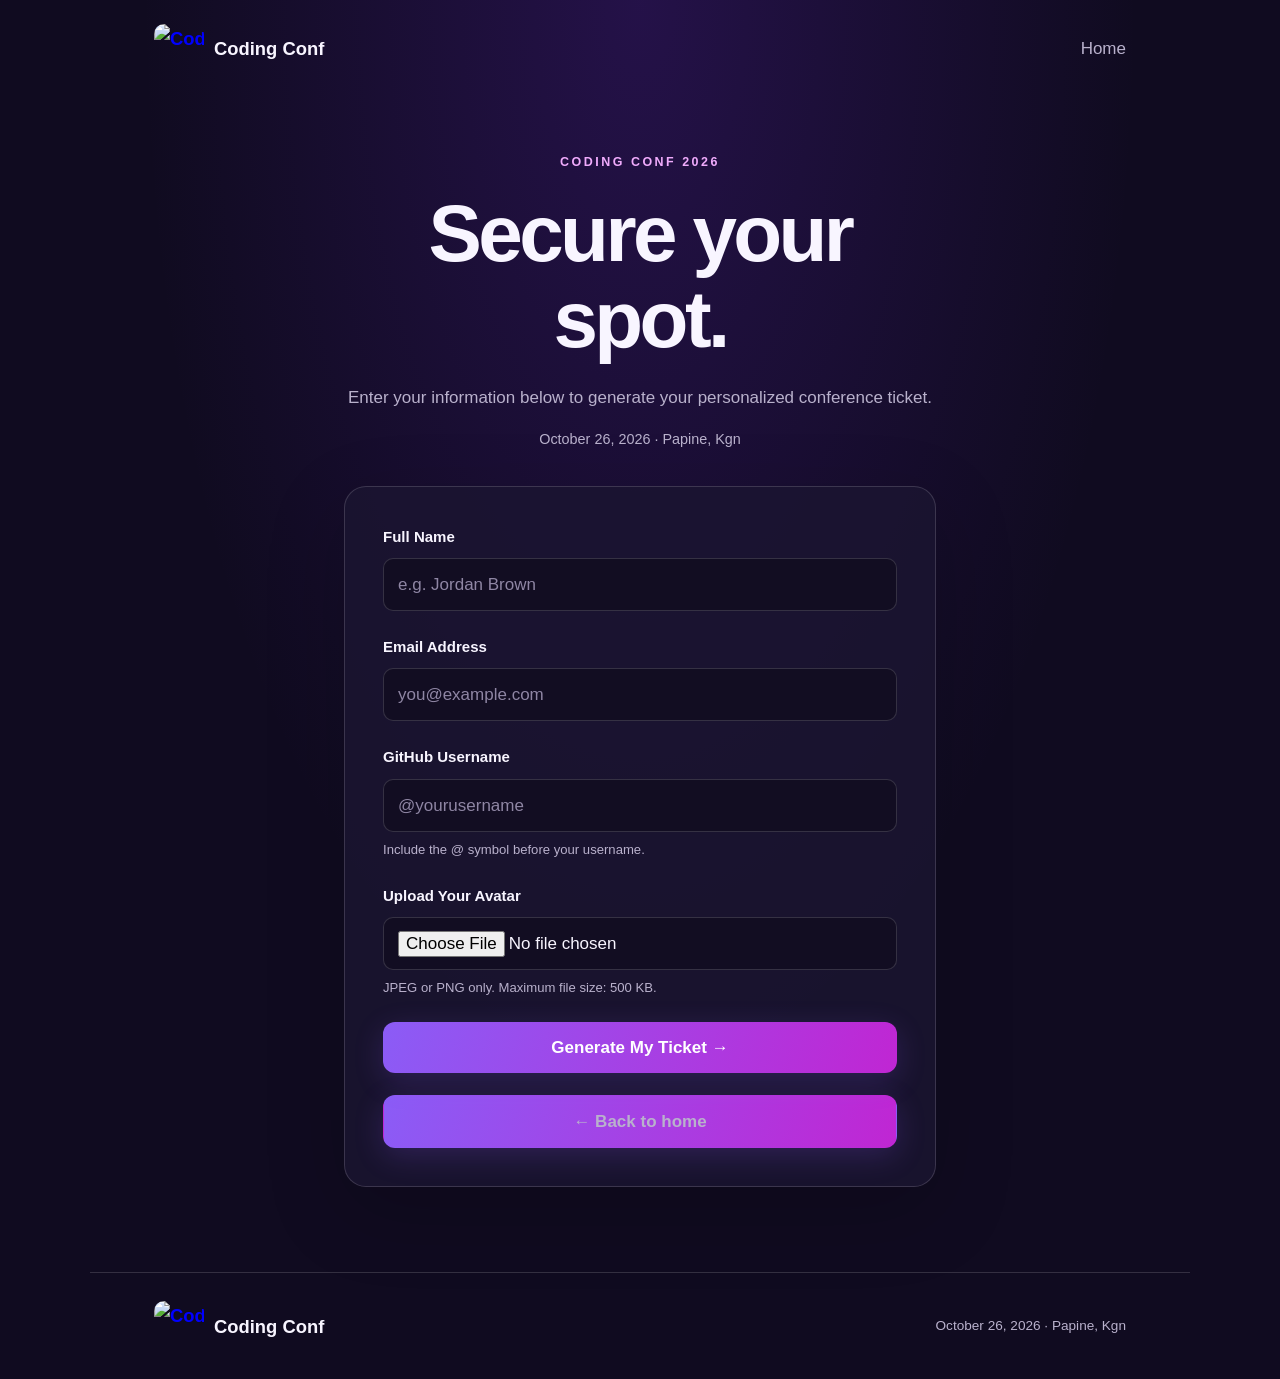
==== login.html @ 2556976c "Add files via upload" ====
<!DOCTYPE html>
<html lang="en">
<head>
    <meta charset="UTF-8">
    <meta name="viewport" content="width=device-width, initial-scale=1.0">
    <meta name="description"
          content="Register for Coding Conf 2026.">
    <title>Register | Coding Conf</title>
    <link rel="stylesheet" href="style.css">
    <script src="validation.js" defer></script>
</head>
<body>
<header class="site-header">
    <a class="brand" href="index.html">
        <img class="brand-icon" src="../assets/logo.png" alt="Coding Conf Logo">
        Coding Conf
    </a>

    <nav aria-label="Main navigation">
        <a href="index.html">Home</a>
    </nav>
</header>

<main class="form-page">
    <section class="form-intro">
        <p class="eyebrow">CODING CONF 2026</p>
        <h1>Secure your <span class="gradient-text">spot.</span></h1>
        <p>
            Enter your information below to generate your
            personalized conference ticket.
        </p>
        <p class="form-event-details">
            October 26, 2026 <span aria-hidden="true">·</span>
            Papine, Kgn
        </p>
    </section>

    <form id="registration-form" class="registration-form"
          novalidate>

        <div class="form-group">
            <label for="full-name">Full Name</label>
            <input
                    type="text"
                    id="full-name"
                    name="fullName"
                    placeholder="e.g. Jordan Brown"
                    autocomplete="name"
                    aria-describedby="name-error"
                    required>
            <small class="error-message" id="full-name-error"
                   aria-live="polite"></small>
        </div>

        <div class="form-group">
            <label for="email">Email Address</label>
            <input
                    type="email"
                    id="email"
                    name="email"
                    placeholder="you@example.com"
                    autocomplete="email"
                    aria-describedby="email-error"
                    required>
            <small class="error-message" id="email-error"
                   aria-live="polite"></small>
        </div>

        <div class="form-group">
            <label for="github">GitHub Username</label>
            <input
                    type="text"
                    id="github"
                    name="github"
                    placeholder="@yourusername"
                    autocomplete="username"
                    aria-describedby="github-error"
                    required>
            <small class="field-hint">
                Include the @ symbol before your username.
            </small>
            <small class="error-message" id="github-error"
                   aria-live="polite"></small>
        </div>

        <div class="form-group">
            <label for="avatar">Upload Your Avatar</label>

            <input
                    type="file"
                    id="avatar"
                    name="avatar"
                    accept="image/jpeg,image/png"
                    aria-describedby="avatar-hint avatar-error"
                    required>

            <small class="field-hint" id="avatar-hint">
                JPEG or PNG only. Maximum file size: 500 KB.
            </small>

            <small class="error-message" id="avatar-error"
                   aria-live="polite"></small>
        </div>

        <p class="form-notice" id="form-notice"
           role="status" aria-live="polite"></p>

        <button class="button button-primary submit-button"
                type="submit">
            Generate My Ticket →
        </button>

        <a class="button button-primary back-link" href="index.html">
            ← Back to home
        </a>
    </form>
</main>

<footer class="site-footer">
    <a class="brand" href="index.html">
        <img class="brand-icon" src="../assets/logo.png" alt="Coding Conf Footer Logo">
        Coding Conf
    </a>
    <p>October 26, 2026 · Papine, Kgn</p>
</footer>
</body>
</html>
---- style.css ----
/* These settings make sizing easier to manage across the page */
* {
    box-sizing: border-box;
}

/* Makes scrolling to different sections look smoother */
html {
    scroll-behavior: smooth;
}

/* Main page style and the dark purple background */
body {
    margin: 0;
    min-height: 100vh;
    background: radial-gradient(ellipse at top, rgba(109, 40, 217, 0.22), transparent 55%), #100b20;
    color: #f8f5ff;
    font-family: Arial, Helvetica, sans-serif;
    font-size: clamp(15px, 1.5vw, 17px);
    line-height: 1.6;
}

/* Stops images from going outside their containers */
img {
    display: block;
    max-width: 100%;
}

/* Keeps links the same color as the rest of their text */
a {
    color: inherit;
    text-decoration: none;
}

/* Makes buttons and input fields use the same font as the page */
button,
input {
    font: inherit;
}

/* Removes the highlight that sometimes appears when tapping on a phone */
button,
a,
input {
    -webkit-tap-highlight-color: transparent;
}

/* Holds the logo and navigation links at the top */
.site-header {
    max-width: 1100px;
    margin: 0 auto;
    padding: 24px clamp(20px, 5vw, 64px);
    display: flex;
    align-items: center;
    justify-content: space-between;
    gap: 24px;
}

/* Keeps the logo icon and website name next to each other */
.brand {
    display: inline-flex;
    align-items: center;
    gap: 10px;
    font-size: 1.15rem;
    font-weight: bold;
    white-space: nowrap;
}

/* The little square beside the website name */
.brand-icon {
    display: inline-grid;
    place-items: center;
    width: 50px;
    height: 50px;
    border-radius: 10px;
    color: blue;
    font-weight: bold;
}

/* Lines up the navigation links */
nav {
    display: flex;
    align-items: center;
    gap: clamp(12px, 3vw, 30px);
}

/* Gives the navigation links a softer color */
nav a {
    color: #b9b1cc;
    transition: color 0.2s;
}

/* Makes links brighter when someone hovers over them or selects them */
nav a:hover,
nav a:focus-visible {
    color: #f8f5ff;
}

/* Makes the register link look more like a button */
nav .nav-register {
    padding: 9px 16px;
    border: 1px solid rgba(255, 255, 255, 0.15);
    border-radius: 10px;
    color: #f8f5ff;
}

/* Makes sure the main content takes up the full available width */
main {
    width: 100%;
}

/* Keeps the main sections from getting too wide */
.hero,
.about-section,
.closing-section,
.site-footer {
    max-width: 1100px;
    margin: 0 auto;
    padding-left: clamp(20px, 5vw, 64px);
    padding-right: clamp(20px, 5vw, 64px);
}

/* The main welcome section at the top of the page */
.hero {
    min-height: 590px;
    padding-top: clamp(65px, 10vw, 120px);
    padding-bottom: 70px;
    text-align: center;
}

/* The small uppercase text above the main headings */
.eyebrow {
    margin: 0 0 18px;
    color: #f0abfc;
    font-size: 0.78rem;
    font-weight: bold;
    letter-spacing: 0.2em;
}

/* Removes the extra space at the top of headings and paragraphs */
h1,
h2,
h3,
p {
    margin-top: 0;
}

/* Sets the size and spacing for the main headings */
.hero h1,
.form-intro h1,
.success-message h1 {
    font-size: clamp(2.5rem, 7vw, 5rem);
    line-height: 1.08;
    letter-spacing: -0.045em;
}

/* Adds space below the main homepage heading */
.hero h1 {
    margin-bottom: 24px;
}

/* Keeps the descriptions from stretching too far across the page */
.hero-description,
.section-description {
    max-width: 620px;
    margin: 0 auto 30px;
    color: #b9b1cc;
}

/* General button style used around the website */
.button {
    display: inline-flex;
    align-items: center;
    justify-content: center;
    gap: 12px;
    min-height: 48px;
    padding: 12px 22px;
    border: 1px solid transparent;
    border-radius: 12px;
    cursor: pointer;
    font-weight: bold;
    text-align: center;
    transition: 0.2s;
}

/* Moves the button up a little when hovered over */
.button:hover {
    transform: translateY(-2px);
}

/* The main button with the purple and pink gradient */
.button-primary {
    background: linear-gradient(110deg, #8b5cf6, #c026d3);
    color: white;
    box-shadow: 0 8px 30px rgba(139, 92, 246, 0.2);
}

/* Gives the main button a stronger glow on hover */
.button-primary:hover {
    box-shadow: 0 10px 35px rgba(192, 38, 211, 0.3);
}

/* Holds the date, location and other event information */
.event-summary {
    display: flex;
    justify-content: center;
    flex-wrap: wrap;
    gap: 32px;
    margin-top: 65px;
    padding: 24px;
    border: 1px solid rgba(255, 255, 255, 0.15);
    border-radius: 18px;
    background: rgba(255, 255, 255, 0.035);
}

/* Stops each event detail from becoming too narrow */
.event-summary > div {
    min-width: 145px;
}

/* Small labels above the event details */
.detail-label {
    display: block;
    color: #b9b1cc;
    font-size: 0.7rem;
    font-weight: bold;
    letter-spacing: 0.13em;
}

/* Makes the actual event details stand out */
.event-summary p {
    margin: 5px 0 0;
    font-weight: bold;
}

/* The section that explains what the event is about */
.about-section {
    padding-top: 60px;
    padding-bottom: 80px;
    text-align: center;
}

/* Sets the size of the headings in the about and closing sections */
.about-section h2,
.closing-section h2 {
    font-size: clamp(2rem, 5vw, 3.3rem);
    line-height: 1.15;
}

/* Leaves some room between the section description and the cards */
.section-description {
    margin-bottom: 42px;
}

/* Arranges the feature cards in three columns */
.feature-grid {
    display: grid;
    grid-template-columns: repeat(3, 1fr);
    gap: 20px;
    text-align: left;
}

/* Gives each feature its own card with a slightly see-through background */
.feature-card {
    padding: 26px;
    border: 1px solid rgba(255, 255, 255, 0.15);
    border-radius: 18px;
    background: linear-gradient(145deg, rgba(255, 255, 255, 0.07), rgba(255, 255, 255, 0.02));
    transition: 0.2s;
}

/* Adds a little movement and a brighter border when hovering over a card */
.feature-card:hover {
    transform: translateY(-5px);
    border-color: rgba(192, 132, 252, 0.6);
}

/* Colors the feature numbers pink so they stand out */
.feature-number {
    color: #f0abfc;
    font-weight: bold;
}

/* Adds space between the feature number and its heading */
.feature-card h3 {
    margin: 16px 0 8px;
}

/* Makes the card descriptions a little less bright */
.feature-card p {
    margin-bottom: 0;
    color: #b9b1cc;
}

/* The final section encouraging visitors to register */
.closing-section {
    padding-top: 60px;
    padding-bottom: 90px;
    text-align: center;
}

/* Gives the closing section paragraph a softer color */
.closing-section > p:not(.eyebrow) {
    color: #b9b1cc;
}

/* Keeps the registration page from getting too wide */
.form-page {
    max-width: 720px;
    margin: 0 auto;
    padding: 55px clamp(20px, 5vw, 64px) 85px;
}

/* Centers the introduction above the registration form */
.form-intro {
    margin-bottom: 35px;
    text-align: center;
}

/* Adds some room below the registration page heading */
.form-intro h1 {
    margin-bottom: 20px;
}

/* Softens the text explaining how to register */
.form-intro > p:not(.eyebrow) {
    color: #b9b1cc;
}

/* Makes the event details slightly smaller on the form page */
.form-event-details {
    font-size: 0.9rem;
}

/* The main box containing all the registration fields */
.registration-form {
    padding: clamp(22px, 5vw, 38px);
    border: 1px solid rgba(255, 255, 255, 0.15);
    border-radius: 22px;
    background: rgba(28, 21, 49, 0.82);
    box-shadow: 0 25px 80px rgba(0, 0, 0, 0.18);
}

/* Adds space between each form field */
.form-group {
    margin-bottom: 24px;
}

/* Makes the field labels easier to notice */
.form-group label {
    display: block;
    margin-bottom: 9px;
    font-size: 0.94rem;
    font-weight: bold;
}

/* Styles the boxes where visitors enter their information */
.form-group input {
    display: block;
    width: 100%;
    min-height: 49px;
    padding: 12px 14px;
    border: 1px solid rgba(255, 255, 255, 0.15);
    border-radius: 10px;
    outline: none;
    background: #120d22;
    color: #f8f5ff;
    transition: 0.2s;
}

/* Makes placeholder text visible without being too bright */
.form-group input::placeholder {
    color: #8f86a4;
}

/* Highlights the input box when someone clicks into it */
.form-group input:focus {
    border-color: #a78bfa;
    box-shadow: 0 0 0 3px rgba(167, 139, 250, 0.15);
}

/* Turns the input border red when the field has an error */
.form-group input[aria-invalid="true"] {
    border-color: #fca5a5;
}

/* Extra information shown underneath a form field */
.field-hint {
    display: block;
    margin-top: 7px;
    color: #b9b1cc;
    font-size: 0.82rem;
}

/* Shows the error message below a field */
.error-message {
    display: block;
    margin-top: 5px;
    color: #fca5a5;
    font-size: 0.85rem;
}



/* General error message for problems with the whole form */
.form-notice {
    color: #fca5a5;
    font-size: 0.9rem;
}

/* Makes the submit button stretch across the form */
.submit-button {
    width: 100%;
    border: 0;
}

/* Link that takes visitors back to the previous page */
.back-link {
    display: block;
    margin-top: 22px;
    color: #b9b1cc;
    text-align: center;
}

/* Brightens the back link when someone hovers over it */
.back-link:hover {
    color: #f8f5ff;
}

/* Keeps the ticket page centered and easy to read */
.ticket-page {
    max-width: 900px;
    margin: 0 auto;
    padding: 55px clamp(20px, 5vw, 64px) 90px;
}

/* Centers the message shown after registration is successful */
.success-message {
    margin-bottom: 40px;
    text-align: center;
}

/* The green circle with the success symbol */
.success-icon {
    display: inline-grid;
    place-items: center;
    width: 48px;
    height: 48px;
    margin-bottom: 22px;
    border: 1px solid rgba(134, 239, 172, 0.4);
    border-radius: 50%;
    background: rgba(134, 239, 172, 0.1);
    color: #86efac;
    font-size: 1.5rem;
}

/* Sets a more suitable heading size for the success page */
.success-message h1 {
    font-size: clamp(2rem, 5vw, 3.6rem);
}

/* Makes the text under the success message less prominent */
.success-message > p {
    color: #b9b1cc;
}

/* The main ticket card with its glass-like background */
.ticket-card {
    position: relative;
    overflow: hidden;
    padding: clamp(22px, 5vw, 40px);
    border: 1px solid rgba(255, 255, 255, 0.3);
    border-radius: 24px;
    background: radial-gradient(circle at top right, rgba(192, 132, 252, 0.25), transparent 45%), rgba(255, 255, 255, 0.075);
    backdrop-filter: blur(18px);
    -webkit-backdrop-filter: blur(18px);
    box-shadow: 0 25px 80px rgba(0, 0, 0, 0.3);
}

/* Lines up the top, bottom and attendee information inside the ticket */
.ticket-top,
.ticket-bottom,
.attendee-details {
    display: flex;
    align-items: center;
    justify-content: space-between;
    gap: 20px;
}

/* The small ticket type label in the top corner */
.ticket-badge {
    padding: 7px 10px;
    border: 1px solid rgba(255, 255, 255, 0.15);
    border-radius: 8px;
    color: #f0abfc;
    font-size: 0.68rem;
    font-weight: bold;
    letter-spacing: 0.08em;
}

/* Gives the event name and location room inside the ticket */
.ticket-event {
    padding: 45px 0 35px;
}

/* Makes the event name stand out on the ticket */
.ticket-event h2 {
    margin-bottom: 8px;
    font-size: clamp(1.6rem, 4vw, 2.4rem);
}

/* Styles the date and location below the event name */
.ticket-event p {
    margin-bottom: 0;
    color: #b9b1cc;
}

/* The dashed line that separates ticket sections */
.ticket-divider {
    height: 1px;
    border-top: 1px dashed rgba(255, 255, 255, 0.3);
}

/* Holds the attendee photo, name and ticket number */
.attendee-details {
    justify-content: flex-start;
    padding: 28px 0;
}

/* The attendee's profile picture on the ticket */
.ticket-avatar {
    flex-shrink: 0;
    width: 76px;
    height: 76px;
    border: 2px solid rgba(255, 255, 255, 0.6);
    border-radius: 50%;
    background: #29203f;
    object-fit: cover;
}

/* Allows the attendee information to use the remaining space */
.attendee-info {
    min-width: 0;
    flex: 1;
}

/* Stops long names from breaking the ticket layout */
.attendee-info h3 {
    overflow-wrap: anywhere;
    margin: 4px 0;
    font-size: clamp(1rem, 3vw, 1.4rem);
}

/* Gives the attendee email address a pink color */
.attendee-info a {
    color: #f0abfc;
    overflow-wrap: anywhere;
}

/* Keeps the ticket number aligned to the right */
.ticket-number {
    flex-shrink: 0;
    text-align: right;
}

/* Makes the ticket number easy to find */
.ticket-number p {
    margin: 5px 0 0;
    font-size: 1.25rem;
    font-weight: bold;
}

/* Holds the extra ticket information along the bottom */
.ticket-bottom {
    flex-wrap: wrap;
    padding-top: 24px;
    border-top: 1px solid rgba(255, 255, 255, 0.15);
}

/* Styles the small details in the bottom section */
.ticket-bottom p {
    margin: 6px 0 0;
    font-size: 0.9rem;
    font-weight: bold;
}

/* Lines up the buttons underneath the ticket */
.ticket-actions {
    display: flex;
    justify-content: center;
    flex-wrap: wrap;
    gap: 14px;
    margin-top: 30px;
}

/* The footer with the final links and copyright text */
.site-footer {
    display: flex;
    align-items: center;
    justify-content: space-between;
    flex-wrap: wrap;
    gap: 16px;
    padding-top: 28px;
    padding-bottom: 28px;
    border-top: 1px solid rgba(255, 255, 255, 0.15);
}

/* Keeps footer text small and muted */
.site-footer p {
    margin: 0;
    color: #b9b1cc;
    font-size: 0.85rem;
}

/* Puts the copyright on its own line */
.copyright {
    width: 100%;
}

/* Stops headings from overflowing when the text is long */
h1,
h2,
h3 {
    overflow-wrap: break-word;
}

/* Adds some space above focused links, buttons and inputs when scrolling */
button,
a,
input {
    scroll-margin-top: 20px;
}

/* Adds a clear outline when navigating with a keyboard */
a:focus-visible,
button:focus-visible,
input:focus-visible {
    outline: 3px solid #f0abfc;
    outline-offset: 4px;
}

/* Adjusts the layout for tablets and smaller screens */
@media (max-width: 700px) {

    /* Moves the header items towards the top */
    .site-header {
        align-items: flex-start;
    }

    /* Allows navigation links to move onto another line */
    .site-header nav {
        flex-wrap: wrap;
        justify-content: flex-end;
    }

    /* Stacks the feature cards into a single column */
    .feature-grid {
        grid-template-columns: 1fr;
    }

    /* Lets the hero section take up only the space it needs */
    .hero {
        min-height: auto;
    }

    /* Brings the event details a little closer together */
    .event-summary {
        gap: 22px;
    }

    /* Makes the event detail items narrower on smaller screens */
    .event-summary > div {
        min-width: 120px;
    }

    /* Stacks the footer content neatly */
    .site-footer {
        align-items: flex-start;
        flex-direction: column;
    }

    /* Lets the copyright text fit its content */
    .copyright {
        width: auto;
    }
}
#ticket-header{
    margin: 0;
    max-width: 11000px;
    background: radial-gradient(ellipse at top, rgba(109, 40, 217, 0.22), transparent 55%), #100b20;
    color: #f8f5ff;
    font-family: Arial, Helvetica, sans-serif;
    font-size: clamp(15px, 1.5vw, 17px);
    line-height: 1.6;
}
#ticket-footer{
    background: radial-gradient(ellipse at top, rgba(109, 40, 217, 0.22), transparent 55%), #100b20;
    color: #f8f5ff
    font-family: Arial, Helvetica, sans-serif;
    font-size: clamp(15px, 1.5vw, 17px);
}

/* Extra changes for smaller mobile phones */
@media (max-width: 480px) {

    /* Puts the logo above the navigation links */
    .site-header {
        flex-direction: column;
        gap: 18px;
    }

    /* Aligns the navigation links to the left */
    .site-header nav {
        justify-content: flex-start;
        gap: 16px;
    }

    /* Reduces the space above the hero heading */
    .hero {
        padding-top: 60px;
    }

    /* Stacks the event details vertically */
    .event-summary {
        flex-direction: column;
        align-items: flex-start;
        gap: 18px;
        text-align: left;
    }

    /* Makes each event detail take up the full width */
    .event-summary > div {
        width: 100%;
    }

    /* Stacks the ticket header items on small screens */
    .ticket-top {
        align-items: flex-start;
        flex-direction: column;
    }

    /* Allows attendee details to wrap when space is limited */
    .attendee-details {
        flex-wrap: wrap;
    }

    /* Moves the ticket number towards the right */
    .ticket-number {
        margin-left: auto;
    }

    /* Adds space between the bottom ticket details */
    .ticket-bottom {
        gap: 20px;
    }

    /* Makes the ticket buttons full width on phones */
    .ticket-actions .button {
        width: 100%;
    }
}
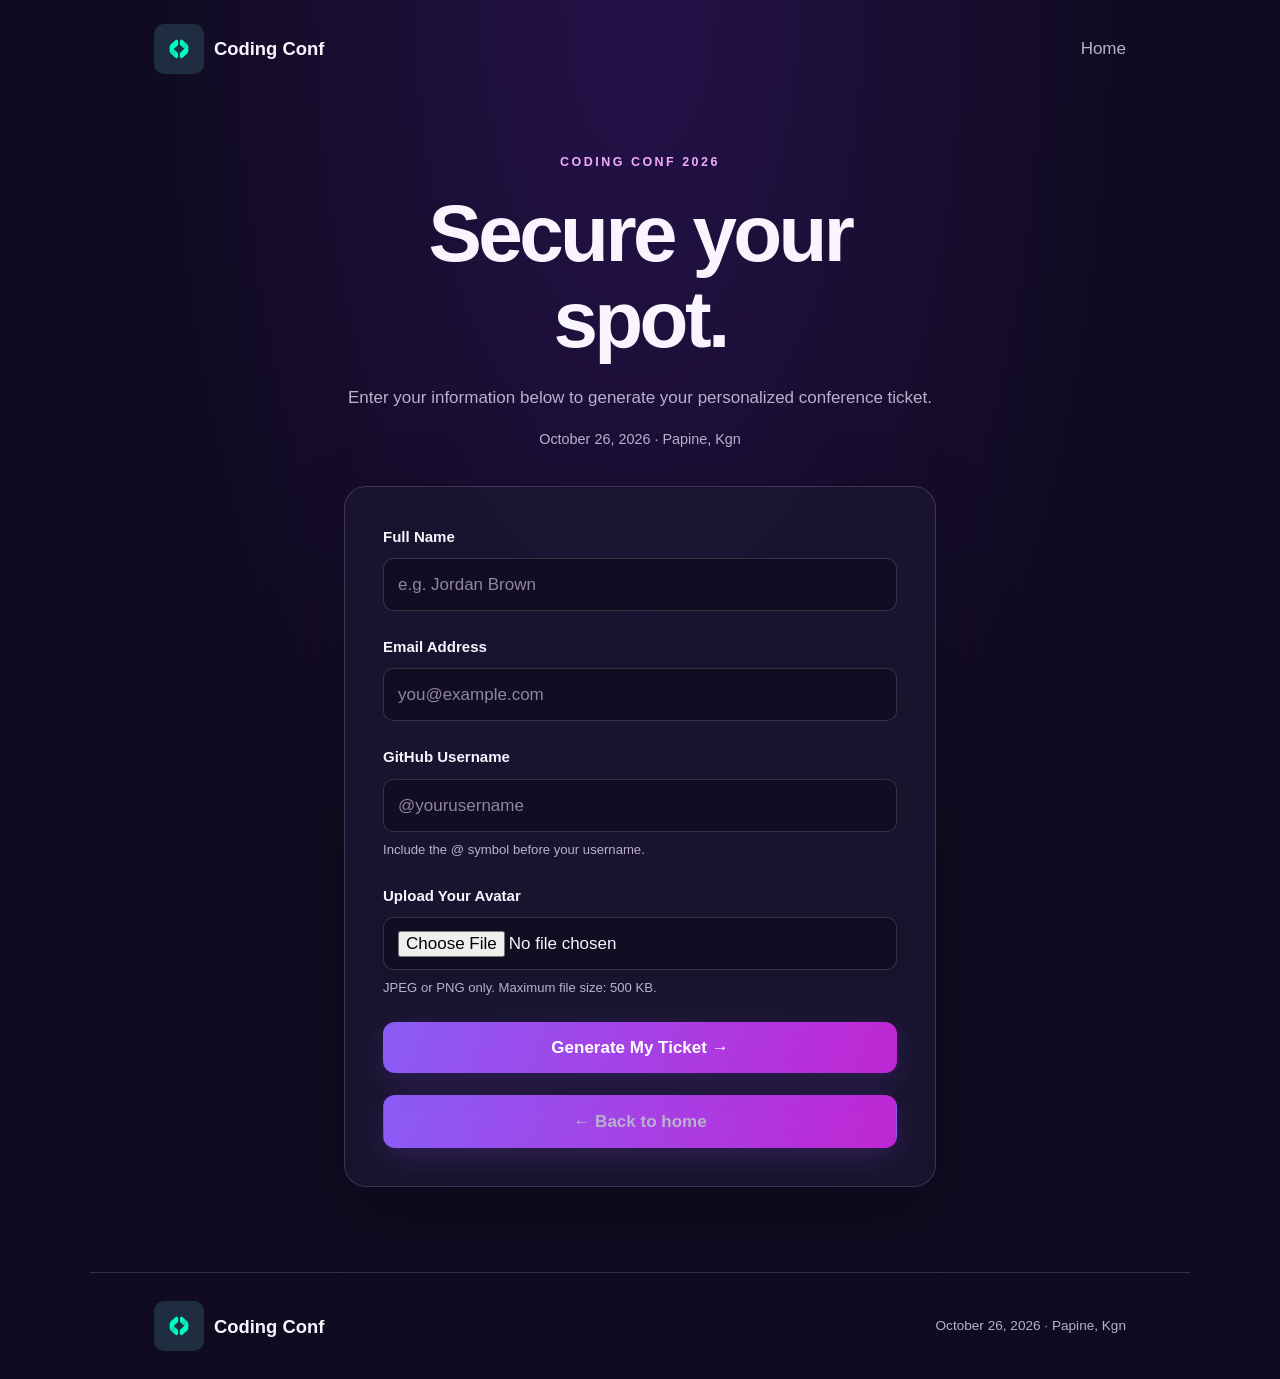
==== commit 93f9fd07: "Fix logo source and clean up HTML structure Updated logo image source and fixed HTML formatting." ====
--- a/login.html
+++ b/login.html
@@ -12,7 +12,7 @@
 <body>
 <header class="site-header">
     <a class="brand" href="index.html">
-        <img class="brand-icon" src="../assets/logo.png" alt="Coding Conf Logo">
+        <img class="brand-icon" src="logo.png" alt="Coding Conf Logo">
         Coding Conf
     </a>
 
@@ -118,7 +118,7 @@
 
 <footer class="site-footer">
     <a class="brand" href="index.html">
-        <img class="brand-icon" src="../assets/logo.png" alt="Coding Conf Footer Logo">
+        <img class="brand-icon" src="logo.png" alt="Coding Conf Footer Logo">
         Coding Conf
     </a>
     <p>October 26, 2026 · Papine, Kgn</p>
